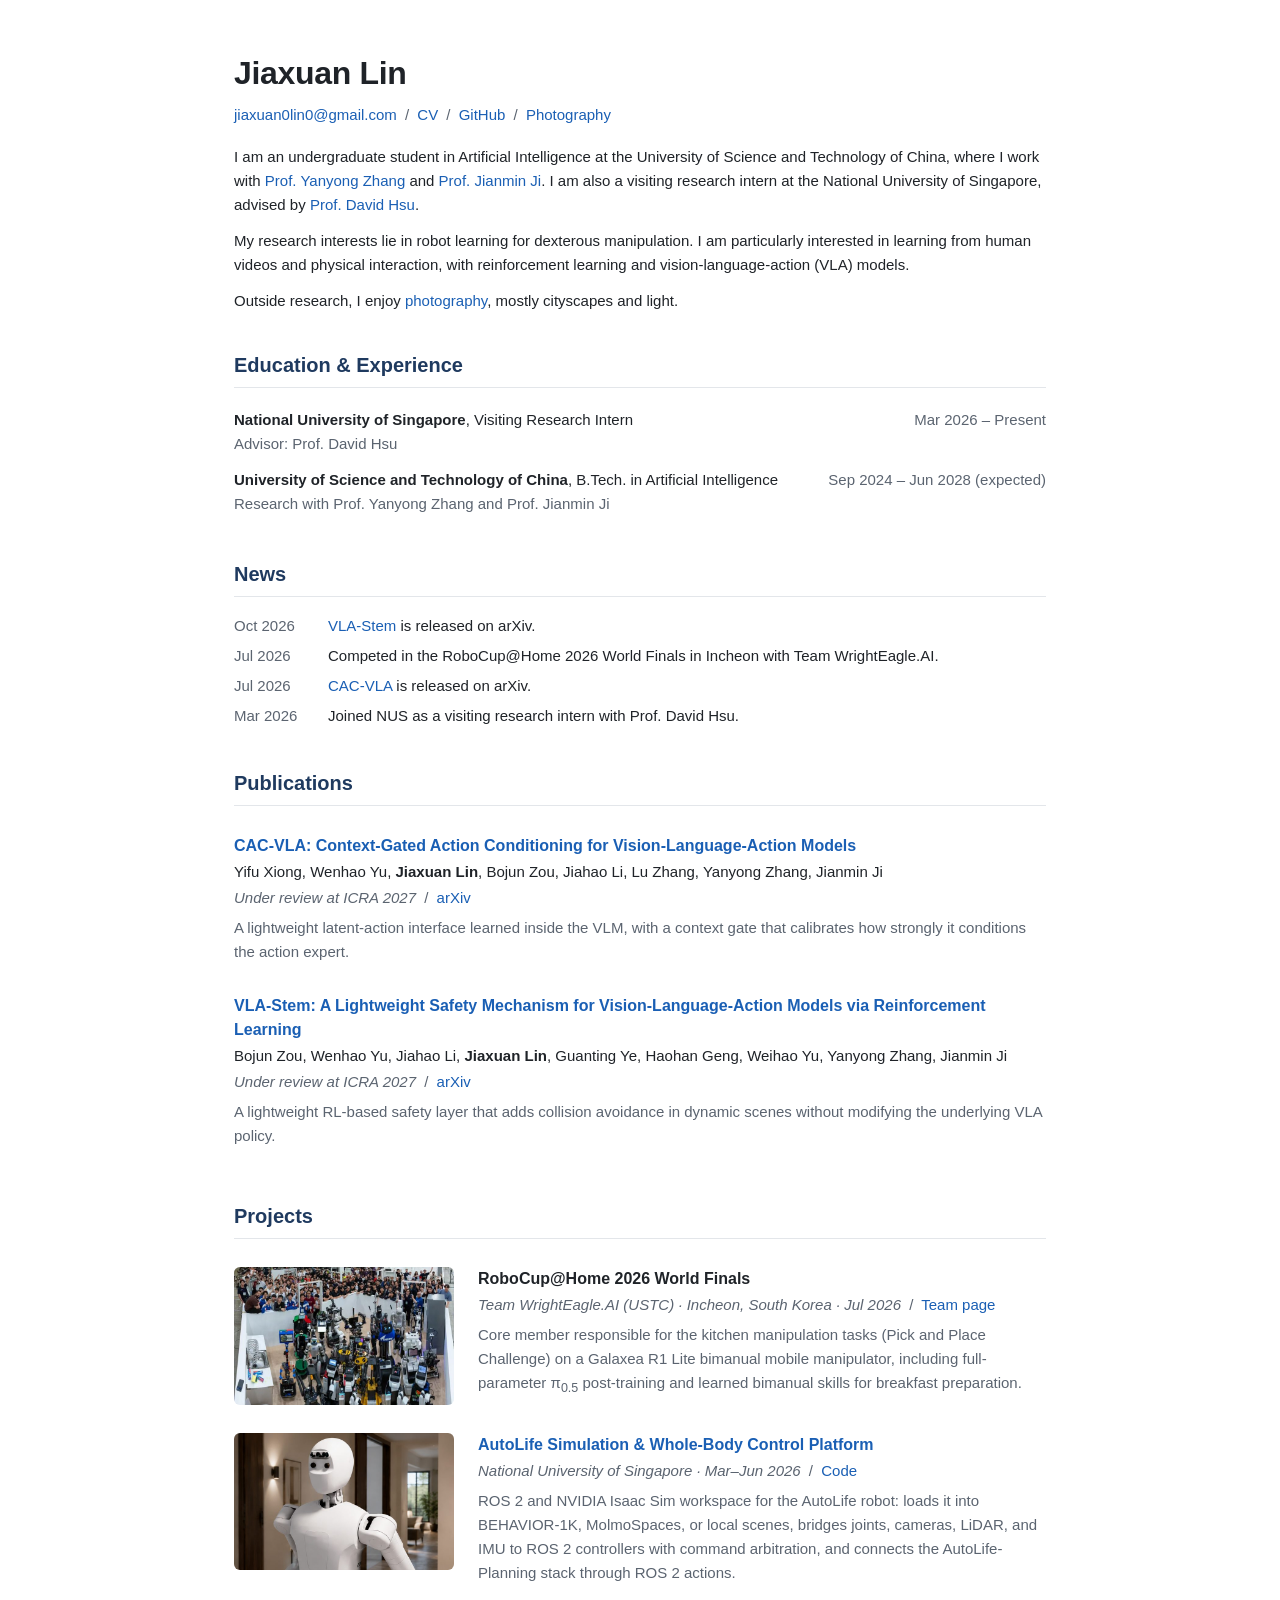
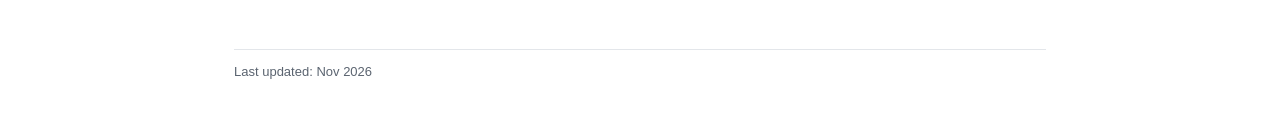
==== index.html @ ee8c18f4 "Add advisor link" ====
<!DOCTYPE html>
<html lang="en">
<head>
  <meta charset="utf-8">
  <meta name="viewport" content="width=device-width, initial-scale=1">
  <title>Jiaxuan Lin</title>
  <meta name="description" content="Jiaxuan Lin — undergraduate researcher in robot learning for dexterous manipulation (USTC, NUS).">
  <meta name="author" content="Jiaxuan Lin">
  <link rel="icon" href="data:,">
  <link rel="canonical" href="https://jiaxuan0lin0.github.io/">
  <meta property="og:type" content="website">
  <meta property="og:url" content="https://jiaxuan0lin0.github.io/">
  <meta property="og:title" content="Jiaxuan Lin">
  <meta property="og:description" content="Undergraduate researcher in robot learning for dexterous manipulation (USTC, NUS).">
  <link rel="stylesheet" href="stylesheet.css">
</head>
<body>
<main class="page">

  <!-- ================= HEADER ================= -->
  <header class="intro">
    <h1>Jiaxuan Lin</h1>
    <p class="links">
      <a id="email-link" href="#">Email</a><noscript> (jiaxuan0lin0 [at] gmail [dot] com)</noscript> <span class="dot">/</span>
      <a href="files/Jiaxuan_Lin_CV.pdf">CV</a> <span class="dot">/</span>
      <a href="https://github.com/jiaxuan0lin0">GitHub</a> <span class="dot">/</span>
      <a href="photography.html">Photography</a>
      <!-- Add when ready:
      <span class="dot">/</span> <a href="https://scholar.google.com/citations?user=YOUR-ID">Google Scholar</a>
      -->
    </p>
    <p>
      I am an undergraduate student in Artificial Intelligence at the
      University of Science and Technology of China, where I work with
      <a href="https://faculty.ustc.edu.cn/zhangyanyong/en/index.htm">Prof. Yanyong Zhang</a> and <a href="http://staff.ustc.edu.cn/~jianmin/">Prof. Jianmin Ji</a>. I am also a visiting research intern at the
      National University of Singapore, advised by
      <a href="https://www.comp.nus.edu.sg/~dyhsu/">Prof. David Hsu</a>.
    </p>
    <p>
      My research interests lie in robot learning for dexterous manipulation. I am particularly
      interested in learning from human videos and physical interaction, with reinforcement
      learning and vision-language-action (VLA) models.
    </p>
    <p>
      Outside research, I enjoy <a href="photography.html">photography</a>, mostly cityscapes and light.
    </p>
  </header>

  <!-- ================= EDUCATION & EXPERIENCE ================= -->
  <section>
    <h2>Education &amp; Experience</h2>
    <ul class="timeline">
      <li>
        <div><strong>National University of Singapore</strong>, Visiting Research Intern<br>
          <span class="muted">Advisor: Prof. David Hsu</span></div>
        <span class="when">Mar 2026 &ndash; Present</span>
      </li>
      <li>
        <div><strong>University of Science and Technology of China</strong>, B.Tech. in Artificial Intelligence<br>
          <span class="muted">Research with Prof. Yanyong Zhang and Prof. Jianmin Ji</span></div>
        <span class="when">Sep 2024 &ndash; Jun 2028 (expected)</span>
      </li>
    </ul>
  </section>

  <!-- ================= NEWS ================= -->
  <section>
    <h2>News</h2>
    <ul class="news">
      <li><span class="date">Oct 2026</span> <span><a href="https://arxiv.org/abs/2610.37378">VLA-Stem</a> is released on arXiv.</span></li>
      <li><span class="date">Jul 2026</span> <span>Competed in the RoboCup@Home 2026 World Finals in Incheon with Team WrightEagle.AI.</span></li>
      <li><span class="date">Jul 2026</span> <span><a href="https://arxiv.org/abs/2607.04816">CAC-VLA</a> is released on arXiv.</span></li>
      <li><span class="date">Mar 2026</span> <span>Joined NUS as a visiting research intern with Prof. David Hsu.</span></li>
    </ul>
  </section>

  <!-- ================= PUBLICATIONS ================= -->
  <!-- To add a thumbnail later, put <div class="thumb"><img src="images/..."></div>
       as the first child of the <article>, as in the Projects section. -->
  <section>
    <h2>Publications</h2>

    <article class="item">
      <div class="item-text">
        <a class="title" href="https://arxiv.org/abs/2607.04816">CAC-VLA: Context-Gated Action Conditioning for Vision-Language-Action Models</a>
        <p class="authors">Yifu Xiong, Wenhao Yu, <strong>Jiaxuan Lin</strong>, Bojun Zou, Jiahao Li, Lu Zhang, Yanyong Zhang, Jianmin Ji</p>
        <p class="meta"><span class="venue">Under review at ICRA 2027</span> <span class="dot">/</span> <a href="https://arxiv.org/abs/2607.04816">arXiv</a></p>
        <p class="tldr">A lightweight latent-action interface learned inside the VLM, with a context gate that calibrates how strongly it conditions the action expert.</p>
      </div>
    </article>

    <article class="item">
      <div class="item-text">
        <a class="title" href="https://arxiv.org/abs/2610.37378">VLA-Stem: A Lightweight Safety Mechanism for Vision-Language-Action Models via Reinforcement Learning</a>
        <p class="authors">Bojun Zou, Wenhao Yu, Jiahao Li, <strong>Jiaxuan Lin</strong>, Guanting Ye, Haohan Geng, Weihao Yu, Yanyong Zhang, Jianmin Ji</p>
        <p class="meta"><span class="venue">Under review at ICRA 2027</span> <span class="dot">/</span> <a href="https://arxiv.org/abs/2610.37378">arXiv</a></p>
        <p class="tldr">A lightweight RL-based safety layer that adds collision avoidance in dynamic scenes without modifying the underlying VLA policy.</p>
      </div>
    </article>
  </section>

  <!-- ================= PROJECTS ================= -->
  <section>
    <h2>Projects</h2>

    <article class="item">
      <div class="thumb">
        <a href="images/robocup2026.jpg"><img src="images/robocup2026_thumb.jpg"
           alt="Teams and robots at the RoboCup@Home 2026 World Finals in Incheon" loading="lazy"></a>
      </div>
      <div class="item-text">
        <span class="title">RoboCup@Home 2026 World Finals</span>
        <p class="meta"><span class="venue">Team WrightEagle.AI (USTC) &middot; Incheon, South Korea &middot; Jul 2026</span>
          <span class="dot">/</span> <a href="http://staff.ustc.edu.cn/~jianmin/wrighteagle">Team page</a></p>
        <p class="tldr">Core member responsible for the kitchen manipulation tasks (Pick and Place Challenge) on a Galaxea R1 Lite
          bimanual mobile manipulator, including full-parameter &pi;<sub>0.5</sub> post-training and learned bimanual skills
          for breakfast preparation.</p>
      </div>
    </article>

    <article class="item">
      <div class="thumb">
        <a href="https://github.com/jiaxuan0lin0/Autolife_Sim"><img src="images/autolife-sim_thumb.jpg"
           alt="The AutoLife humanoid robot in an indoor scene" loading="lazy"></a>
      </div>
      <div class="item-text">
        <a class="title" href="https://github.com/jiaxuan0lin0/Autolife_Sim">AutoLife Simulation &amp; Whole-Body Control Platform</a>
        <p class="meta"><span class="venue">National University of Singapore &middot; Mar&ndash;Jun 2026</span>
          <span class="dot">/</span> <a href="https://github.com/jiaxuan0lin0/Autolife_Sim">Code</a></p>
        <p class="tldr">ROS&nbsp;2 and NVIDIA Isaac Sim workspace for the AutoLife robot: loads it into BEHAVIOR-1K, MolmoSpaces,
          or local scenes, bridges joints, cameras, LiDAR, and IMU to ROS&nbsp;2 controllers with command arbitration,
          and connects the AutoLife-Planning stack through ROS&nbsp;2 actions.</p>
      </div>
    </article>
  </section>

  <footer>
    Last updated: Nov 2026
  </footer>

</main>
<script>
  // Assemble the address in the browser so it is not exposed to scrapers.
  (function () {
    var u = "jiaxuan0lin0", d = "gmail.com";
    var el = document.getElementById("email-link");
    if (el) { el.href = "mailto:" + u + "@" + d; el.textContent = u + "@" + d; }
  })();
</script>
</body>
</html>
---- stylesheet.css ----
/* Jiaxuan Lin — academic homepage */

:root {
  --bg: #ffffff;
  --text: #1f2328;
  --muted: #5b6470;
  --accent: #1f3a5f;
  --link: #1a5fb4;
  --rule: #e3e6ea;
  --thumb-bg: #f1f3f5;
}

@media (prefers-color-scheme: dark) {
  :root {
    --bg: #14171b;
    --text: #e6e8eb;
    --muted: #9aa3ad;
    --accent: #9cc0ea;
    --link: #8ab4f8;
    --rule: #2a2f36;
    --thumb-bg: #1e2329;
  }
}

* { box-sizing: border-box; }

html { -webkit-text-size-adjust: 100%; }

body {
  margin: 0;
  background: var(--bg);
  color: var(--text);
  font-family: -apple-system, BlinkMacSystemFont, "Segoe UI", Roboto, "Helvetica Neue", Arial, sans-serif;
  font-size: 15px;
  line-height: 1.6;
}

.page {
  max-width: 860px;
  margin: 0 auto;
  padding: 48px 24px 40px;
}

a { color: var(--link); text-decoration: none; }
a:hover { text-decoration: underline; }

/* ---------- header ---------- */
.intro { margin-bottom: 12px; }

h1 {
  font-size: 32px;
  font-weight: 600;
  margin: 0 0 4px;
  letter-spacing: -0.01em;
}

.intro p { margin: 0 0 12px; }

.links { margin: 0 0 18px !important; font-size: 15px; }
.dot { color: var(--muted); margin: 0 4px; }

/* ---------- sections ---------- */
section { margin-top: 36px; }

h2 {
  font-size: 20px;
  font-weight: 600;
  color: var(--accent);
  margin: 0 0 14px;
  padding-bottom: 6px;
  border-bottom: 1px solid var(--rule);
}

/* ---------- news ---------- */
.news {
  list-style: none;
  padding: 0;
  margin: 0;
}
.news li {
  display: flex;
  gap: 16px;
  padding: 3px 0;
}
.news .date {
  flex: 0 0 78px;
  white-space: nowrap;
  color: var(--muted);
  font-variant-numeric: tabular-nums;
}

/* ---------- publications / projects ---------- */
.item {
  display: flex;
  gap: 24px;
  align-items: flex-start;
  padding: 14px 0;
}
.thumb { flex: 0 0 220px; }
.thumb img,
.thumb video {
  width: 220px;
  aspect-ratio: 16 / 10;
  object-fit: cover;
  border-radius: 6px;
  background: var(--thumb-bg);
  display: block;
}
.item-text { flex: 1 1 auto; min-width: 0; }
.item-text p { margin: 2px 0; }

.title {
  font-weight: 600;
  font-size: 16px;
  line-height: 1.4;
  color: var(--text);
}
a.title { color: var(--link); }

.authors { color: var(--text); }
.venue { color: var(--muted); font-style: italic; }
.meta .dot { font-style: normal; }
.tldr { color: var(--muted); margin-top: 6px !important; }

/* ---------- education & experience ---------- */
.timeline {
  list-style: none;
  padding: 0;
  margin: 0;
}
.timeline li {
  display: flex;
  justify-content: space-between;
  gap: 16px;
  padding: 6px 0;
}
.timeline .when {
  color: var(--muted);
  white-space: nowrap;
  font-variant-numeric: tabular-nums;
}
.muted { color: var(--muted); }

sub { line-height: 0; }

/* ---------- footer ---------- */
footer {
  margin-top: 48px;
  padding-top: 12px;
  border-top: 1px solid var(--rule);
  color: var(--muted);
  font-size: 13px;
}

/* ---------- mobile ---------- */
@media (max-width: 640px) {
  .page { padding: 28px 16px 32px; }
  h1 { font-size: 28px; }
  .item { flex-direction: column; gap: 10px; }
  .thumb, .thumb img, .thumb video { width: 100%; flex-basis: auto; }
  .timeline li { flex-direction: column; gap: 0; }
  .news li { gap: 10px; }
}
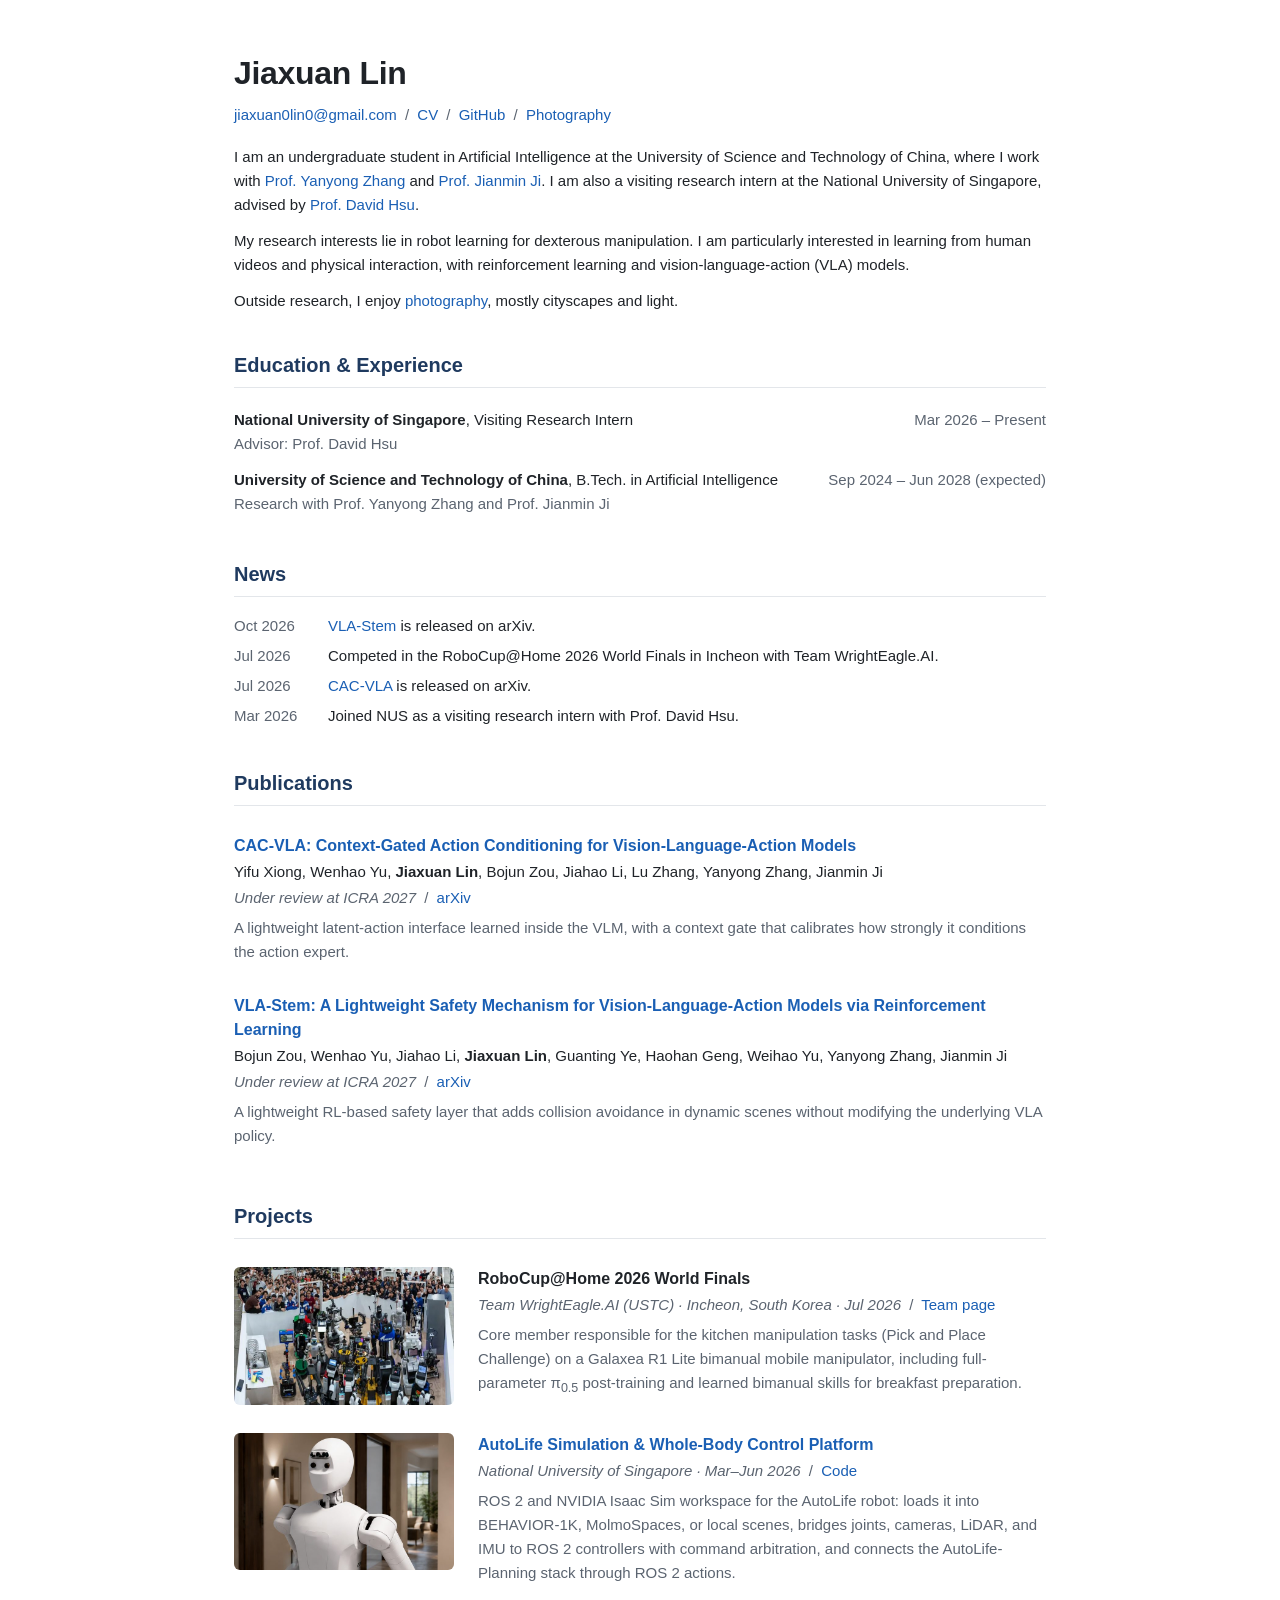
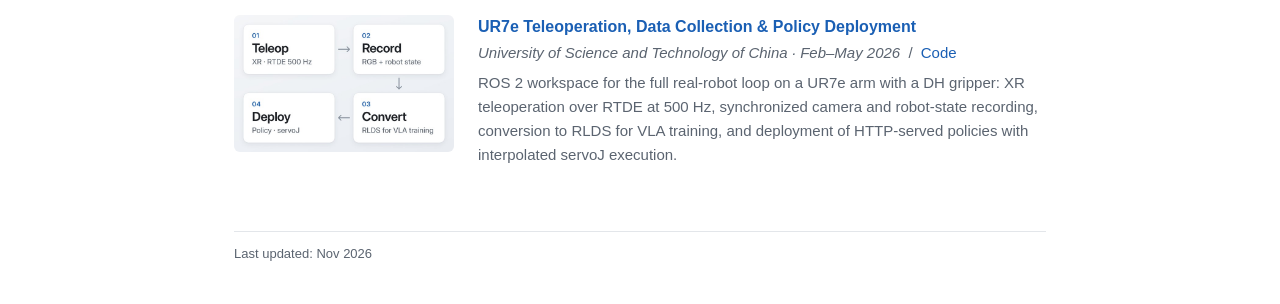
==== commit 2384c5f4: "Add UR_ros2 project" ====
--- a/index.html
+++ b/index.html
@@ -132,6 +132,21 @@
           and connects the AutoLife-Planning stack through ROS&nbsp;2 actions.</p>
       </div>
     </article>
+
+    <article class="item">
+      <div class="thumb">
+        <a href="https://github.com/jiaxuan0lin0/UR_ros2"><img src="images/ur-ros2_thumb.jpg"
+           alt="Pipeline diagram: teleoperate, record, convert to RLDS, deploy a policy" loading="lazy"></a>
+      </div>
+      <div class="item-text">
+        <a class="title" href="https://github.com/jiaxuan0lin0/UR_ros2">UR7e Teleoperation, Data Collection &amp; Policy Deployment</a>
+        <p class="meta"><span class="venue">University of Science and Technology of China &middot; Feb&ndash;May 2026</span>
+          <span class="dot">/</span> <a href="https://github.com/jiaxuan0lin0/UR_ros2">Code</a></p>
+        <p class="tldr">ROS&nbsp;2 workspace for the full real-robot loop on a UR7e arm with a DH gripper: XR teleoperation
+          over RTDE at 500&nbsp;Hz, synchronized camera and robot-state recording, conversion to RLDS for VLA training,
+          and deployment of HTTP-served policies with interpolated servoJ execution.</p>
+      </div>
+    </article>
   </section>
 
   <footer>
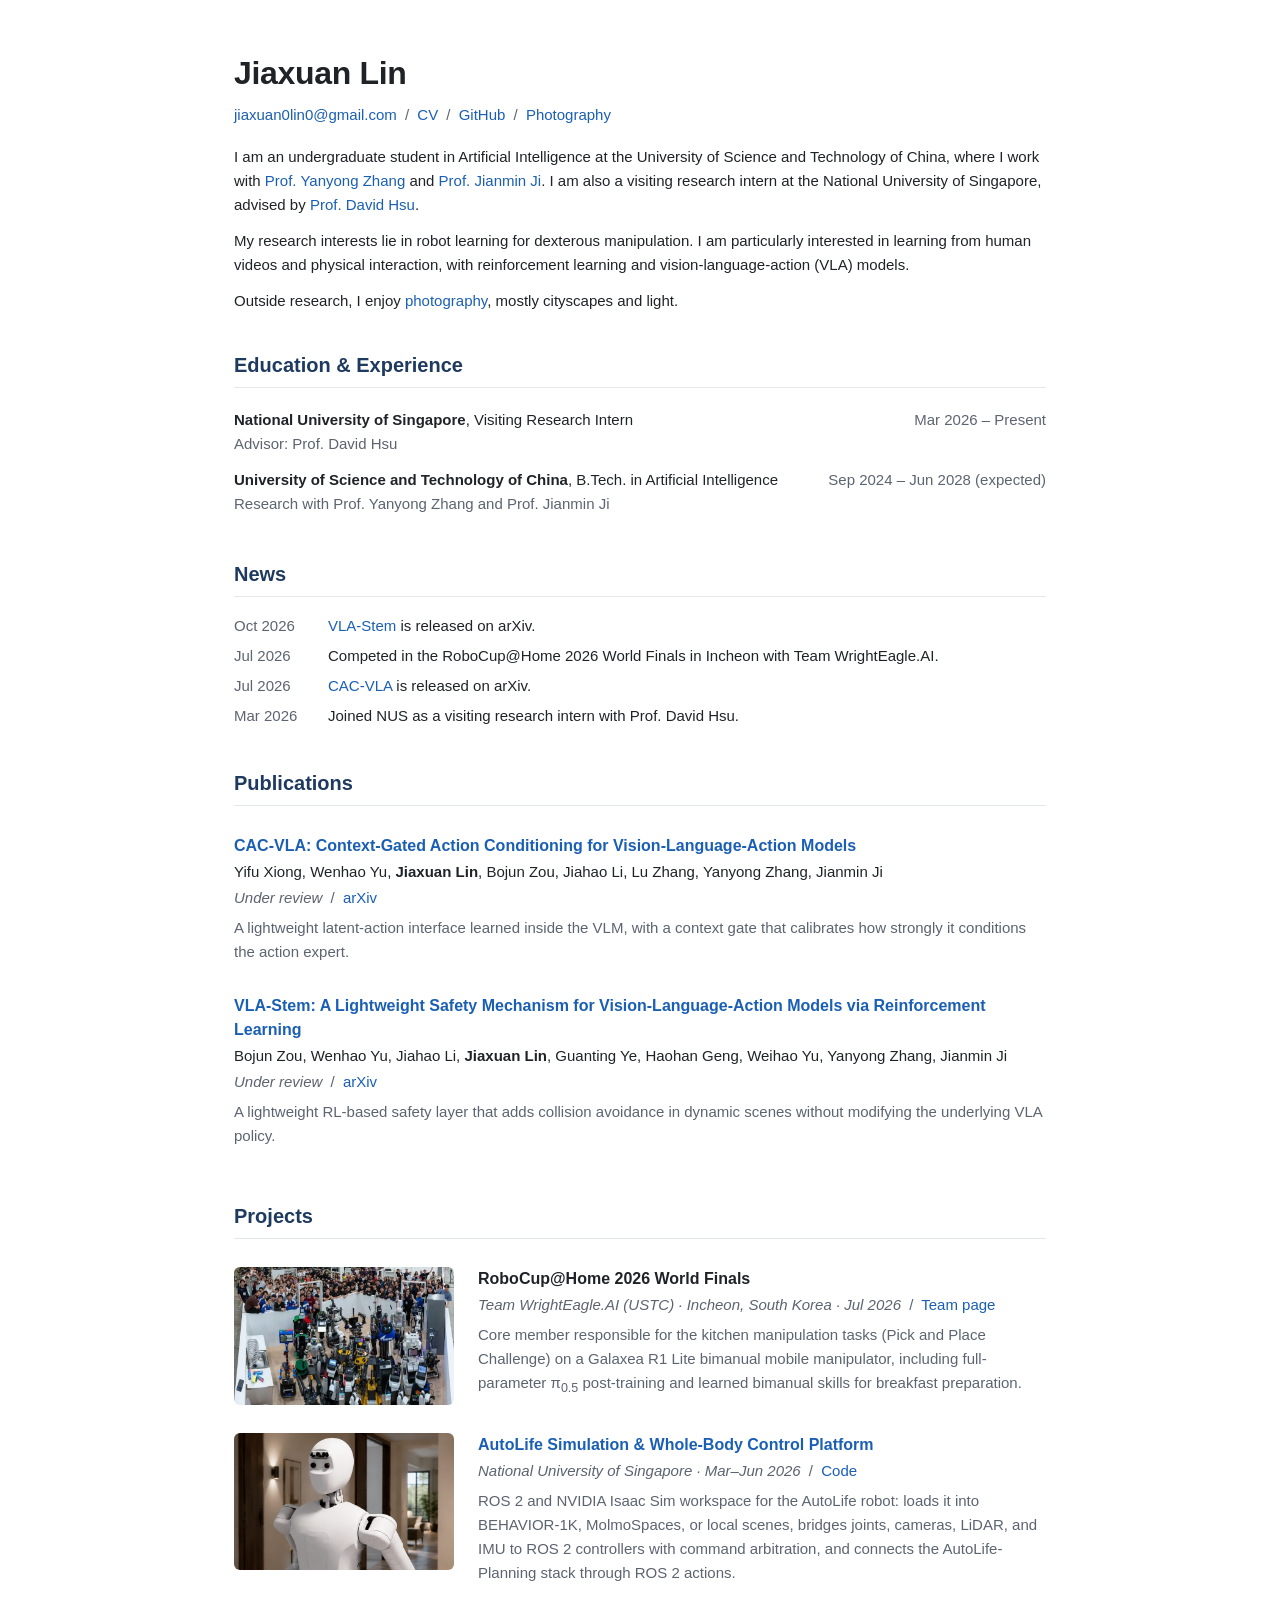
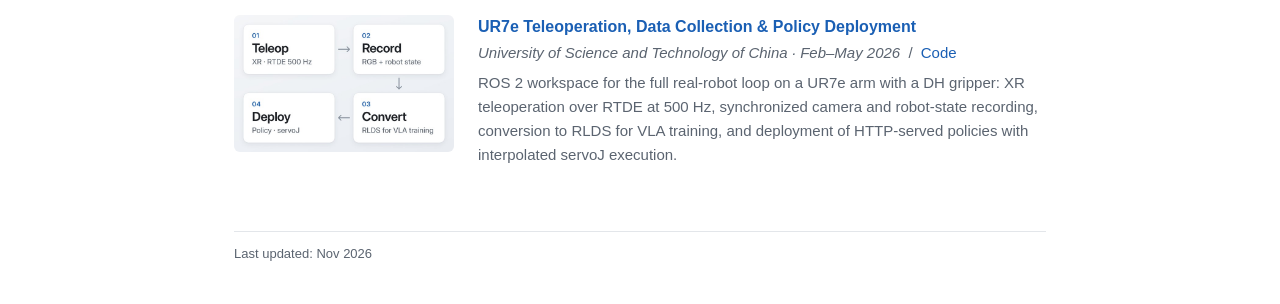
==== commit 94a3669e: "Update publication status" ====
--- a/index.html
+++ b/index.html
@@ -84,7 +84,7 @@
       <div class="item-text">
         <a class="title" href="https://arxiv.org/abs/2607.04816">CAC-VLA: Context-Gated Action Conditioning for Vision-Language-Action Models</a>
         <p class="authors">Yifu Xiong, Wenhao Yu, <strong>Jiaxuan Lin</strong>, Bojun Zou, Jiahao Li, Lu Zhang, Yanyong Zhang, Jianmin Ji</p>
-        <p class="meta"><span class="venue">Under review at ICRA 2027</span> <span class="dot">/</span> <a href="https://arxiv.org/abs/2607.04816">arXiv</a></p>
+        <p class="meta"><span class="venue">Under review</span> <span class="dot">/</span> <a href="https://arxiv.org/abs/2607.04816">arXiv</a></p>
         <p class="tldr">A lightweight latent-action interface learned inside the VLM, with a context gate that calibrates how strongly it conditions the action expert.</p>
       </div>
     </article>
@@ -93,7 +93,7 @@
       <div class="item-text">
         <a class="title" href="https://arxiv.org/abs/2610.37378">VLA-Stem: A Lightweight Safety Mechanism for Vision-Language-Action Models via Reinforcement Learning</a>
         <p class="authors">Bojun Zou, Wenhao Yu, Jiahao Li, <strong>Jiaxuan Lin</strong>, Guanting Ye, Haohan Geng, Weihao Yu, Yanyong Zhang, Jianmin Ji</p>
-        <p class="meta"><span class="venue">Under review at ICRA 2027</span> <span class="dot">/</span> <a href="https://arxiv.org/abs/2610.37378">arXiv</a></p>
+        <p class="meta"><span class="venue">Under review</span> <span class="dot">/</span> <a href="https://arxiv.org/abs/2610.37378">arXiv</a></p>
         <p class="tldr">A lightweight RL-based safety layer that adds collision avoidance in dynamic scenes without modifying the underlying VLA policy.</p>
       </div>
     </article>
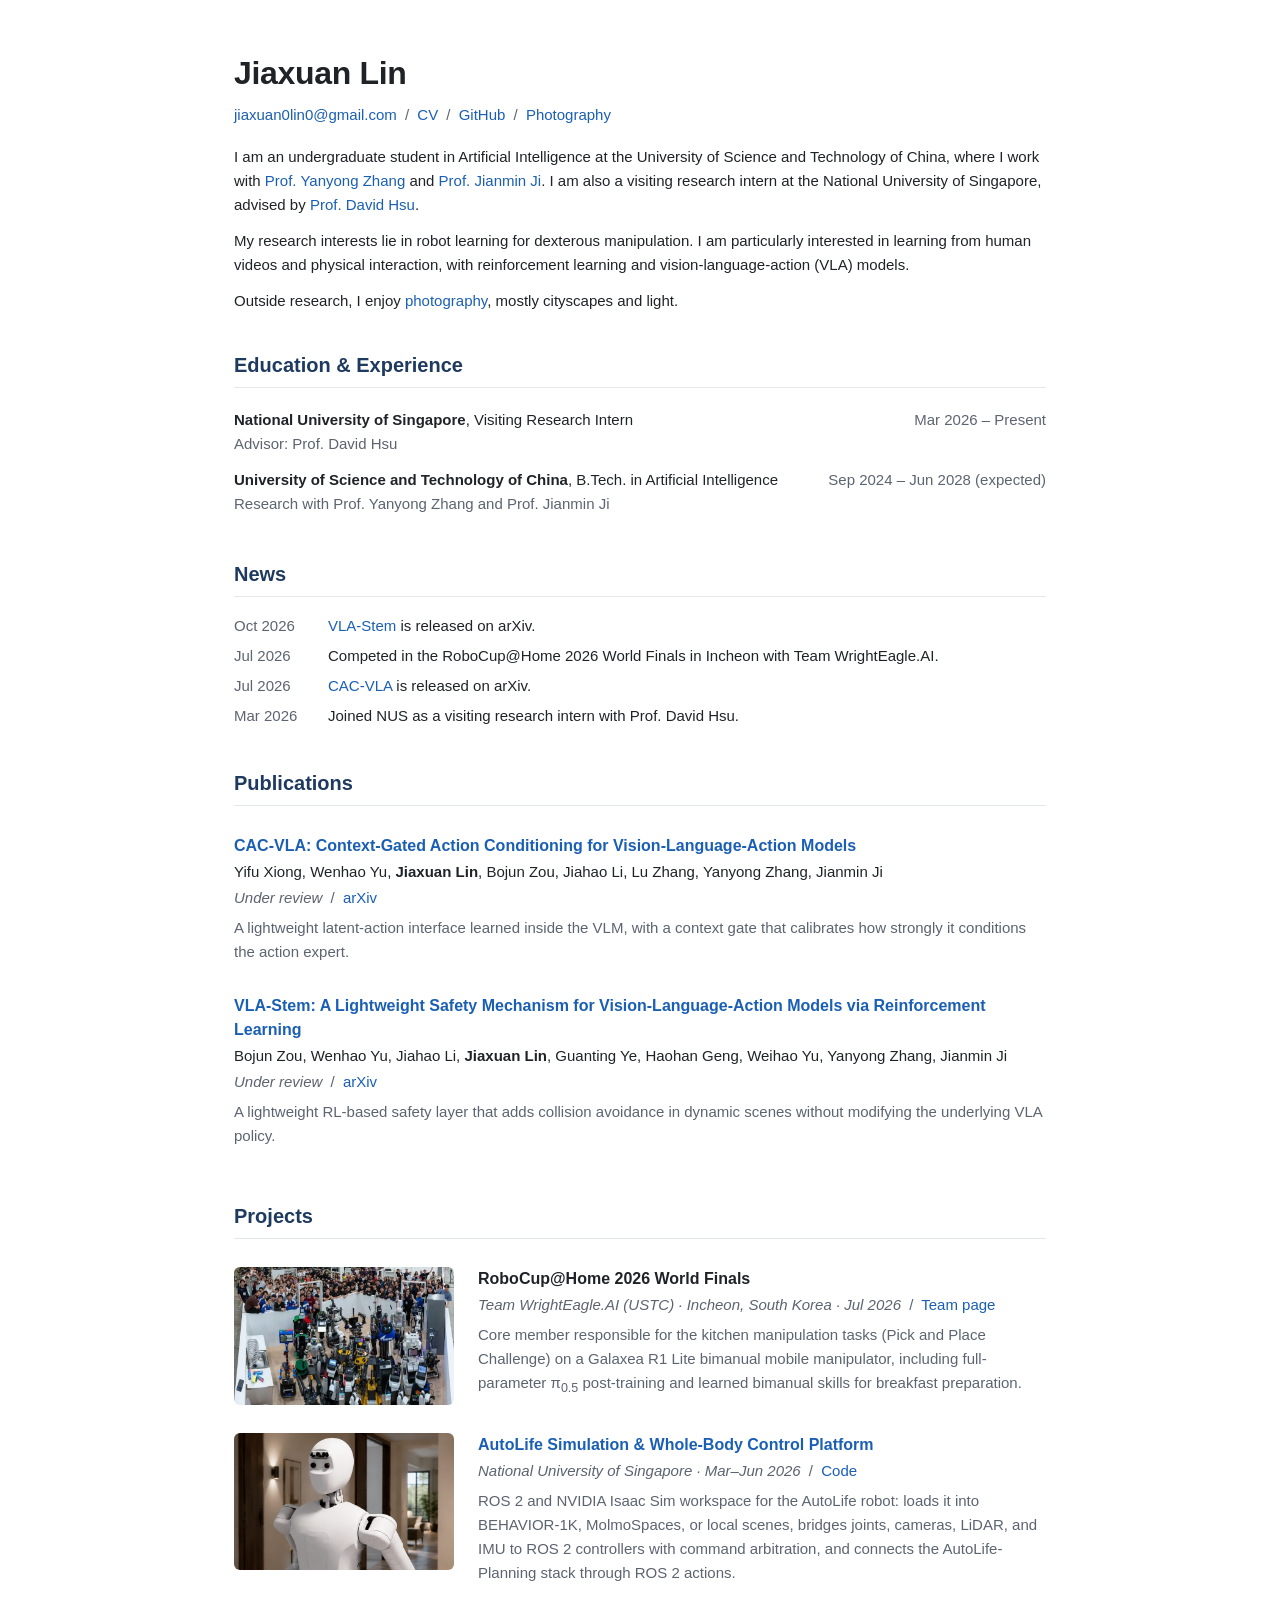
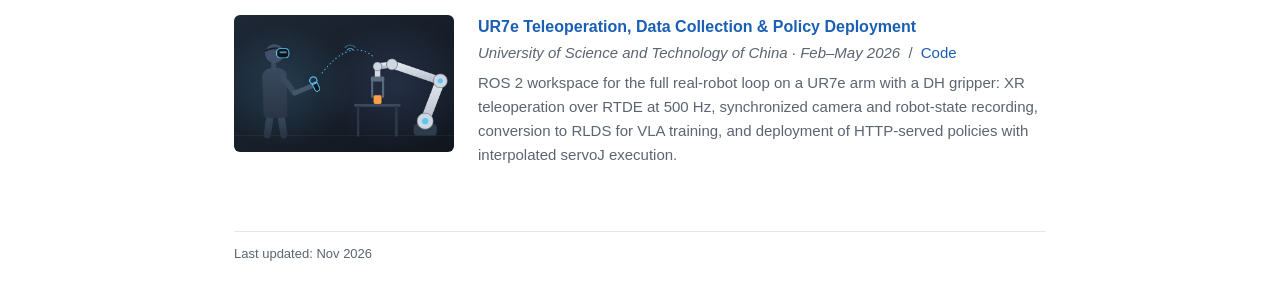
==== commit 369380eb: "Update UR_ros2 thumbnail" ====
--- a/index.html
+++ b/index.html
@@ -136,7 +136,7 @@
     <article class="item">
       <div class="thumb">
         <a href="https://github.com/jiaxuan0lin0/UR_ros2"><img src="images/ur-ros2_thumb.jpg"
-           alt="Pipeline diagram: teleoperate, record, convert to RLDS, deploy a policy" loading="lazy"></a>
+           alt="Illustration: an operator in an XR headset teleoperates a robot arm" loading="lazy"></a>
       </div>
       <div class="item-text">
         <a class="title" href="https://github.com/jiaxuan0lin0/UR_ros2">UR7e Teleoperation, Data Collection &amp; Policy Deployment</a>
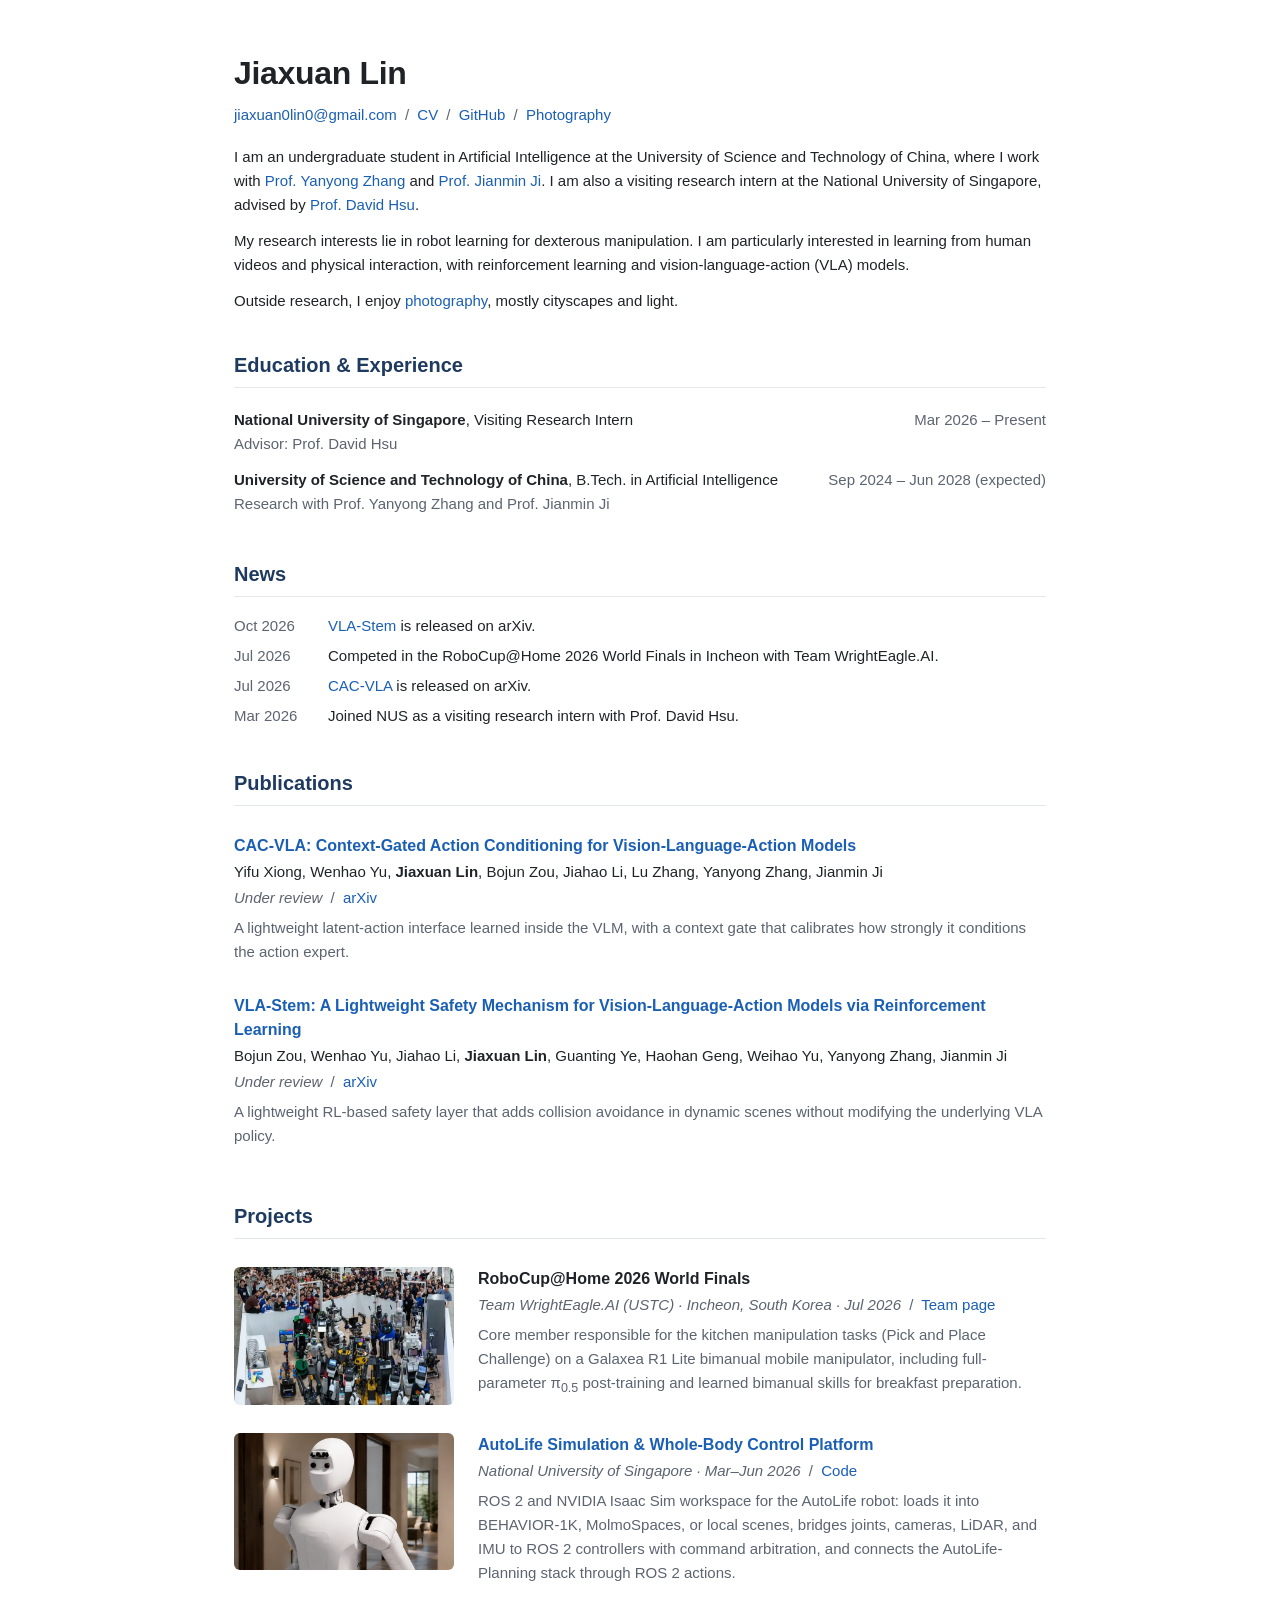
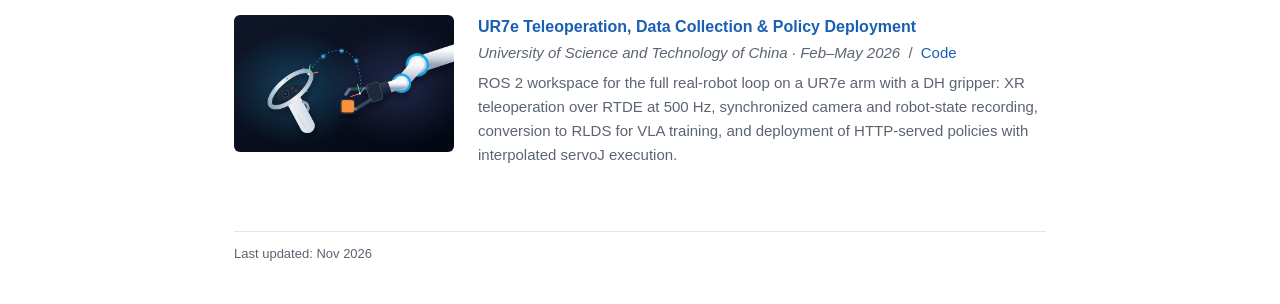
==== commit 85903b09: "Redesign UR_ros2 thumbnail" ====
--- a/index.html
+++ b/index.html
@@ -136,7 +136,7 @@
     <article class="item">
       <div class="thumb">
         <a href="https://github.com/jiaxuan0lin0/UR_ros2"><img src="images/ur-ros2_thumb.jpg"
-           alt="Illustration: an operator in an XR headset teleoperates a robot arm" loading="lazy"></a>
+           alt="Illustration: an XR controller mapped to a UR robot gripper" loading="lazy"></a>
       </div>
       <div class="item-text">
         <a class="title" href="https://github.com/jiaxuan0lin0/UR_ros2">UR7e Teleoperation, Data Collection &amp; Policy Deployment</a>
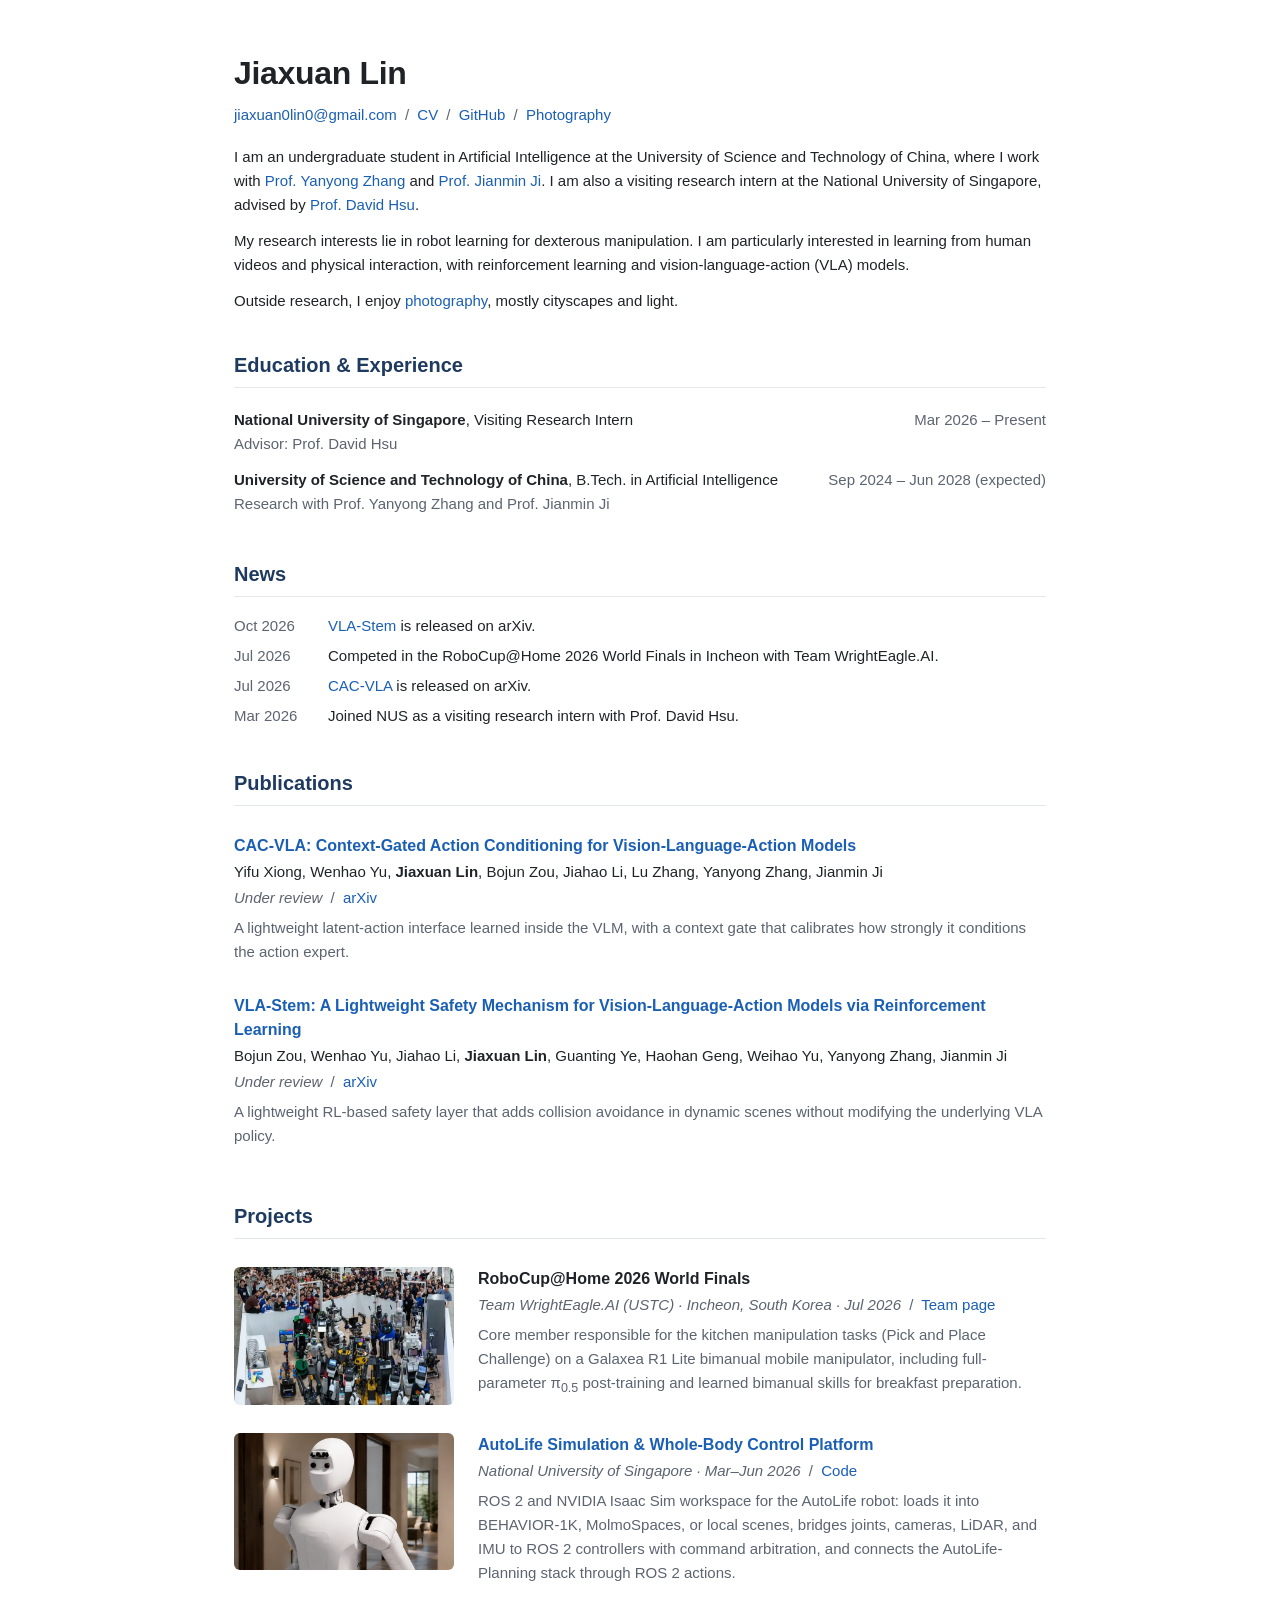
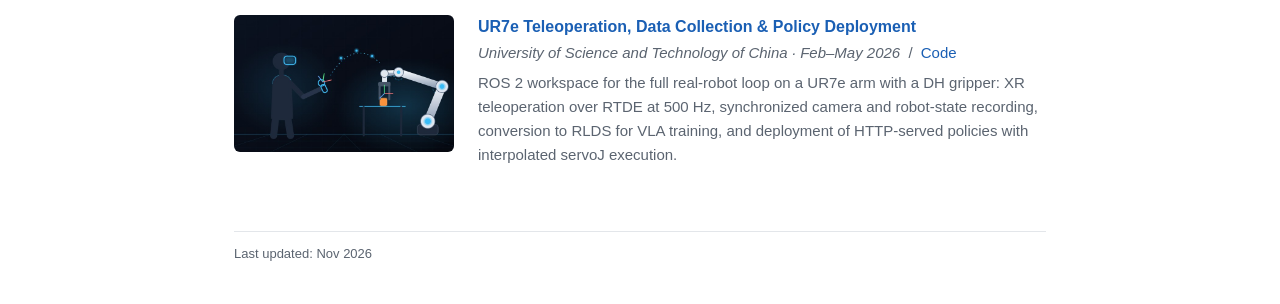
==== commit c1f2d746: "Update UR_ros2 thumbnail" ====
--- a/index.html
+++ b/index.html
@@ -136,7 +136,7 @@
     <article class="item">
       <div class="thumb">
         <a href="https://github.com/jiaxuan0lin0/UR_ros2"><img src="images/ur-ros2_thumb.jpg"
-           alt="Illustration: an XR controller mapped to a UR robot gripper" loading="lazy"></a>
+           alt="Illustration: an operator in an XR headset teleoperates a robot arm" loading="lazy"></a>
       </div>
       <div class="item-text">
         <a class="title" href="https://github.com/jiaxuan0lin0/UR_ros2">UR7e Teleoperation, Data Collection &amp; Policy Deployment</a>
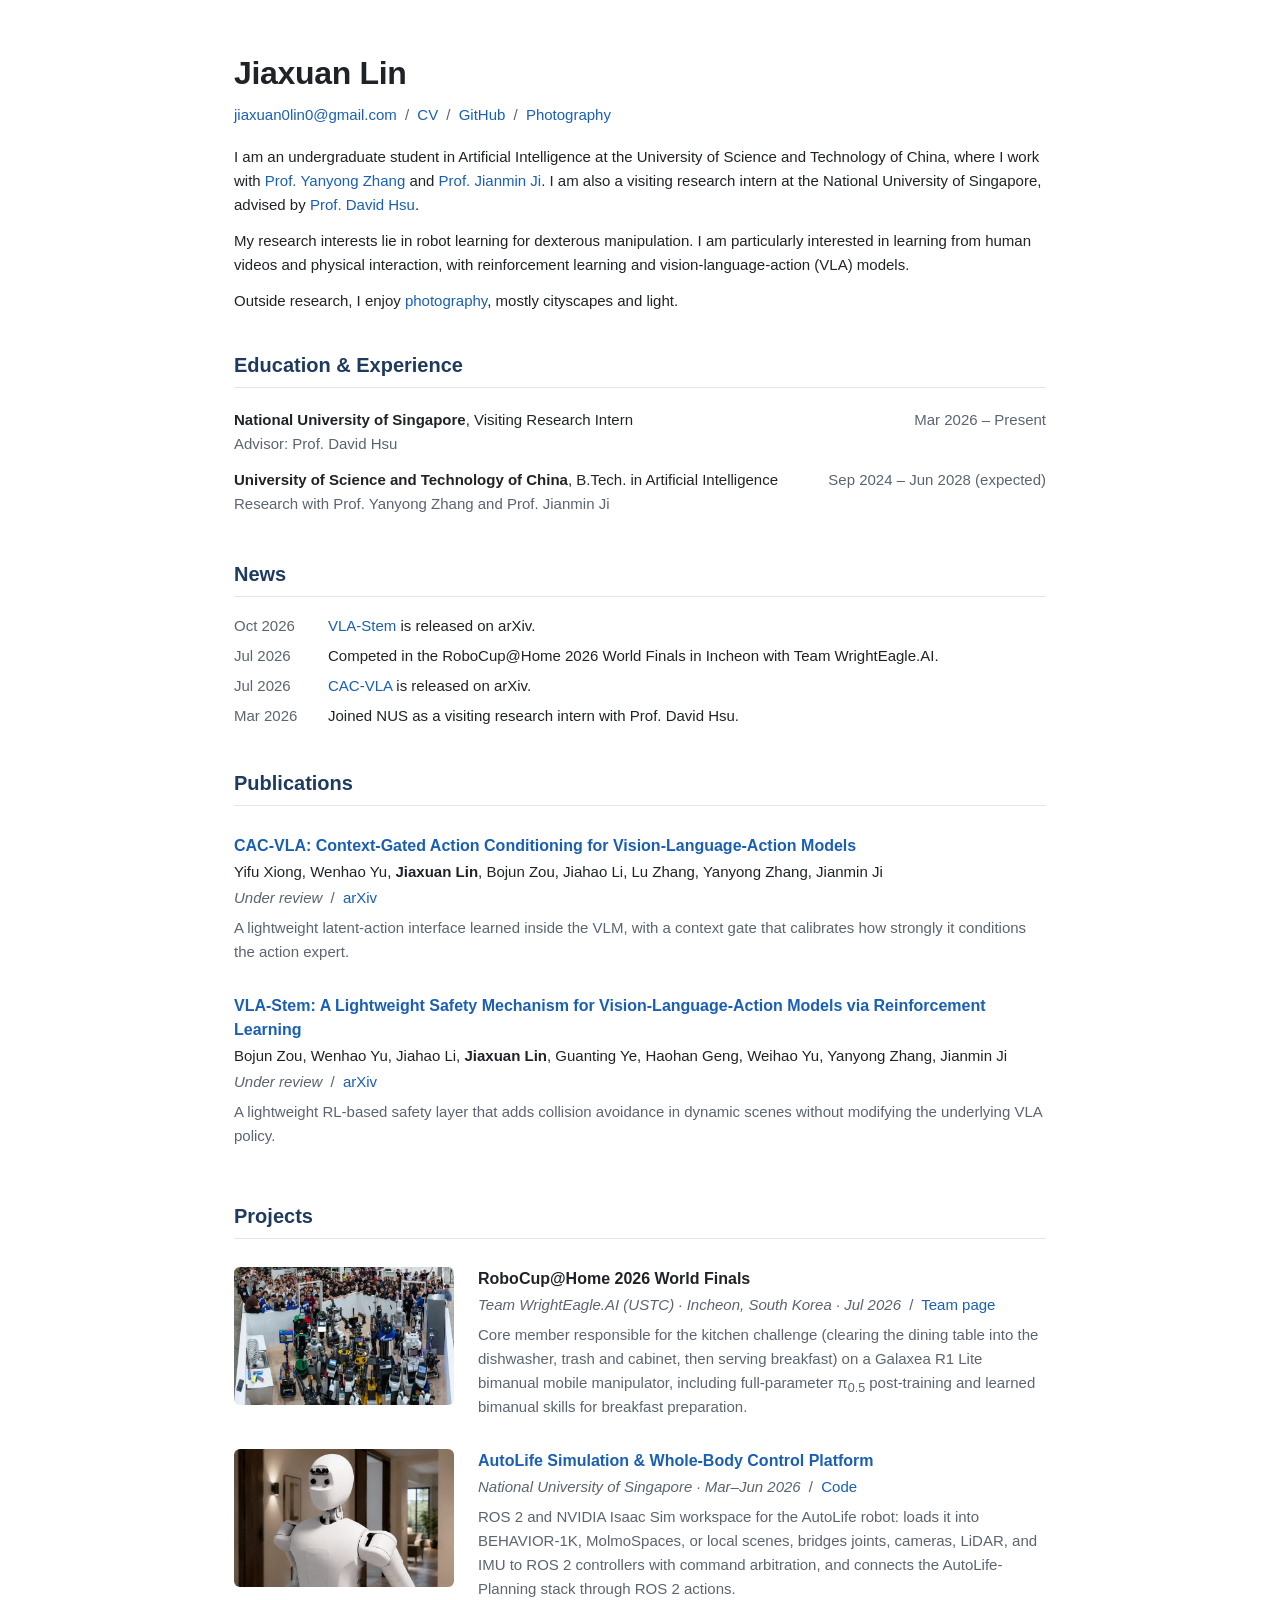
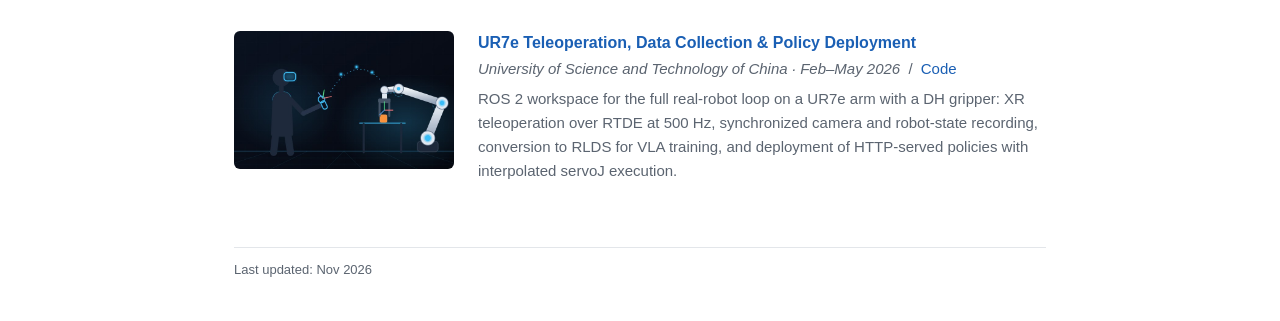
==== commit 8e699fef: "Describe the RoboCup kitchen challenge" ====
--- a/index.html
+++ b/index.html
@@ -112,8 +112,8 @@
         <span class="title">RoboCup@Home 2026 World Finals</span>
         <p class="meta"><span class="venue">Team WrightEagle.AI (USTC) &middot; Incheon, South Korea &middot; Jul 2026</span>
           <span class="dot">/</span> <a href="http://staff.ustc.edu.cn/~jianmin/wrighteagle">Team page</a></p>
-        <p class="tldr">Core member responsible for the kitchen manipulation tasks (Pick and Place Challenge) on a Galaxea R1 Lite
-          bimanual mobile manipulator, including full-parameter &pi;<sub>0.5</sub> post-training and learned bimanual skills
+        <p class="tldr">Core member responsible for the kitchen challenge (clearing the dining table into the dishwasher, trash and
+          cabinet, then serving breakfast) on a Galaxea R1 Lite bimanual mobile manipulator, including full-parameter &pi;<sub>0.5</sub> post-training and learned bimanual skills
           for breakfast preparation.</p>
       </div>
     </article>
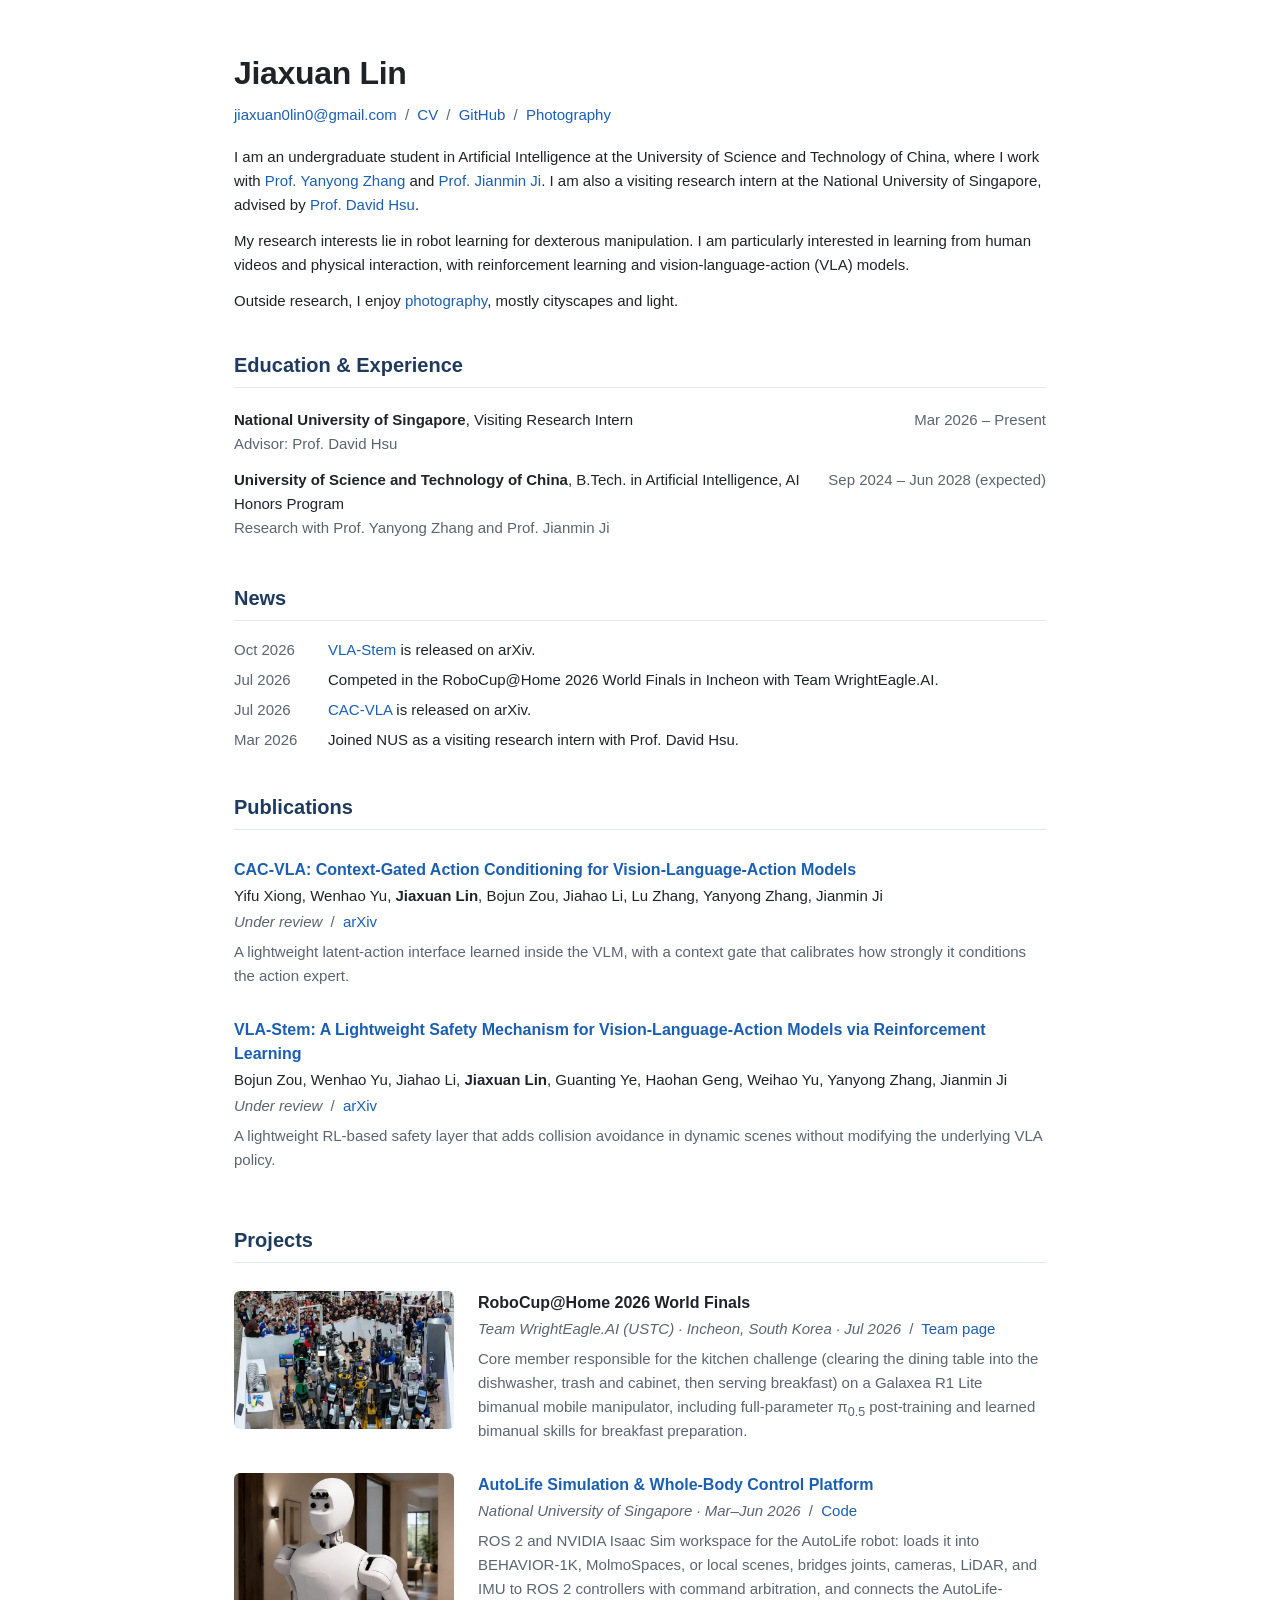
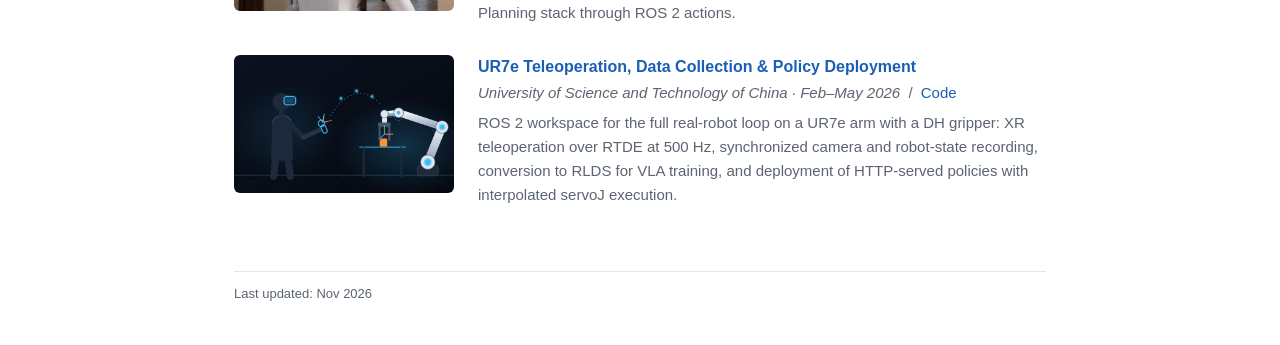
==== commit 874e5402: "Add AI Honors Program" ====
--- a/index.html
+++ b/index.html
@@ -56,7 +56,7 @@
         <span class="when">Mar 2026 &ndash; Present</span>
       </li>
       <li>
-        <div><strong>University of Science and Technology of China</strong>, B.Tech. in Artificial Intelligence<br>
+        <div><strong>University of Science and Technology of China</strong>, B.Tech. in Artificial Intelligence, AI Honors Program<br>
           <span class="muted">Research with Prof. Yanyong Zhang and Prof. Jianmin Ji</span></div>
         <span class="when">Sep 2024 &ndash; Jun 2028 (expected)</span>
       </li>
